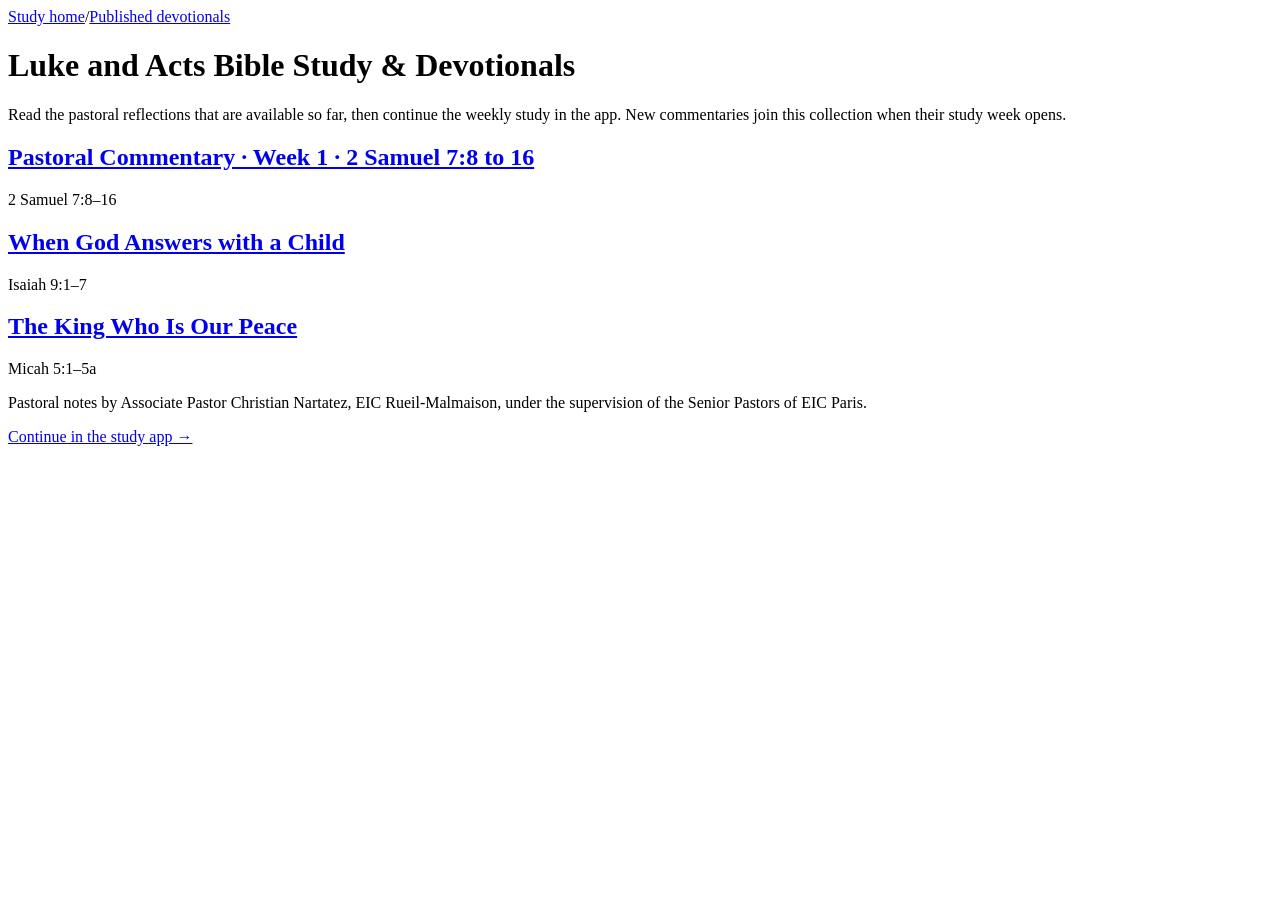
==== devotionals/index.html @ 2e53fcba "Improve mobile reading and searchable bilingual devotionals; schedule Spanish week 5" ====
<!doctype html>
<html lang="en"><head><meta charset="utf-8"><meta name="viewport" content="width=device-width, initial-scale=1, viewport-fit=cover"><title>Luke and Acts Bible Study &amp; Devotionals</title><meta name="description" content="Study Luke and Acts with weekly Bible readings, pastoral devotionals, reflection questions and study tools. From Bethlehem to the Nations, by EIC Paris."><link rel="canonical" href="https://dgroupapp-luke-acts.eicparis.org/devotionals/">
<link rel="alternate" hreflang="en" href="https://dgroupapp-luke-acts.eicparis.org/devotionals/">
<link rel="alternate" hreflang="es" href="https://cnartatez-lgtm.github.io/dgroups-lucas-hechos-es/devotionals/">
<meta name="robots" content="index, follow, max-image-preview:large">
<meta property="og:title" content="Luke and Acts Bible Study &amp; Devotionals"><meta property="og:description" content="Study Luke and Acts with weekly Bible readings, pastoral devotionals, reflection questions and study tools. From Bethlehem to the Nations, by EIC Paris."><meta property="og:url" content="https://dgroupapp-luke-acts.eicparis.org/devotionals/"><meta property="og:type" content="website"><meta property="og:image" content="https://dgroupapp-luke-acts.eicparis.org/assets/share-en-20261011.jpg"><meta property="og:locale" content="en_GB"><meta name="twitter:card" content="summary_large_image"><meta name="twitter:title" content="Luke and Acts Bible Study &amp; Devotionals"><meta name="twitter:description" content="Study Luke and Acts with weekly Bible readings, pastoral devotionals, reflection questions and study tools. From Bethlehem to the Nations, by EIC Paris."><meta name="twitter:image" content="https://dgroupapp-luke-acts.eicparis.org/assets/share-en-20261011.jpg">
<script type="application/ld+json">{"@context":"https://schema.org","@type":"CollectionPage","@id":"https://dgroupapp-luke-acts.eicparis.org/devotionals/#collectionpage","url":"https://dgroupapp-luke-acts.eicparis.org/devotionals/","name":"Luke and Acts Bible Study & Devotionals","description":"Study Luke and Acts with weekly Bible readings, pastoral devotionals, reflection questions and study tools. From Bethlehem to the Nations, by EIC Paris.","inLanguage":"en","publisher":{"@type":"Organization","name":"EIC Paris","url":"https://eicparis.org/"},"image":"https://dgroupapp-luke-acts.eicparis.org/assets/share-en-20261011.jpg"}</script><link rel="icon" href="https://dgroupapp-luke-acts.eicparis.org/favicon.ico"><link rel="stylesheet" href="https://dgroupapp-luke-acts.eicparis.org/discovery.css"></head><body class="reading-document"><main class="reading-page"><header><nav aria-label="Location"><a href="https://dgroupapp-luke-acts.eicparis.org/#introduction">Study home</a><span aria-hidden="true">/</span><a href="https://dgroupapp-luke-acts.eicparis.org/devotionals/">Published devotionals</a></nav></header><h1>Luke and Acts Bible Study & Devotionals</h1><p>Read the pastoral reflections that are available so far, then continue the weekly study in the app. New commentaries join this collection when their study week opens.</p><article><h2><a href="https://dgroupapp-luke-acts.eicparis.org/devotionals/week-01/">Pastoral Commentary · Week 1 · 2 Samuel 7:8 to 16</a></h2><p class="passage">2 Samuel 7:8–16</p></article><article><h2><a href="https://dgroupapp-luke-acts.eicparis.org/devotionals/week-02/">When God Answers with a Child</a></h2><p class="passage">Isaiah 9:1–7</p></article><article><h2><a href="https://dgroupapp-luke-acts.eicparis.org/devotionals/week-03/">The King Who Is Our Peace</a></h2><p class="passage">Micah 5:1–5a</p></article><footer><p class="byline">Pastoral notes by Associate Pastor Christian Nartatez, EIC Rueil-Malmaison, under the supervision of the Senior Pastors of EIC Paris.</p><a href="https://dgroupapp-luke-acts.eicparis.org/#studies">Continue in the study app →</a></footer></main></body></html>
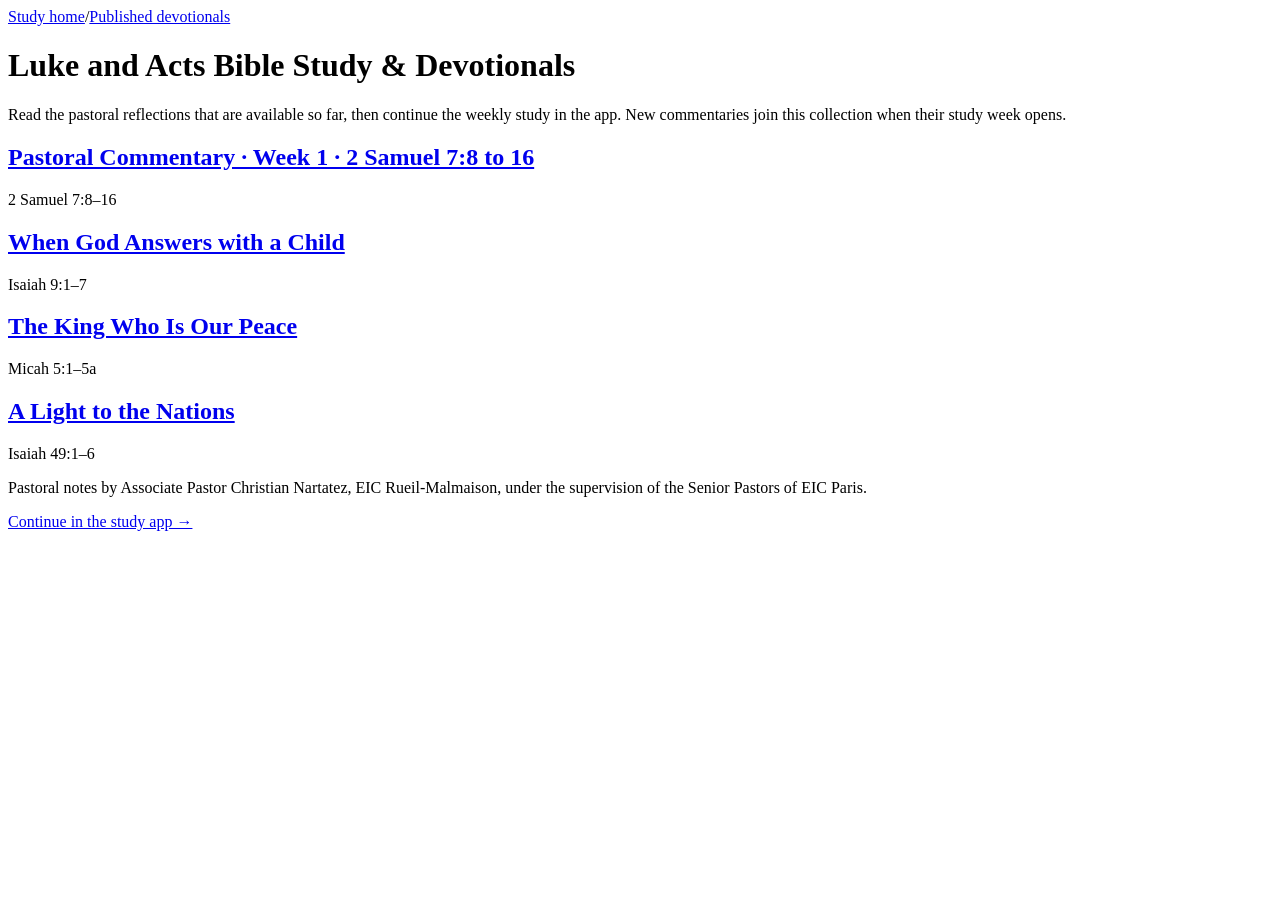
==== commit 9576ef86: "Publish approved Isaiah 49 week 4 commentary" ====
--- a/devotionals/index.html
+++ b/devotionals/index.html
@@ -4,4 +4,4 @@
 <link rel="alternate" hreflang="es" href="https://cnartatez-lgtm.github.io/dgroups-lucas-hechos-es/devotionals/">
 <meta name="robots" content="index, follow, max-image-preview:large">
 <meta property="og:title" content="Luke and Acts Bible Study &amp; Devotionals"><meta property="og:description" content="Study Luke and Acts with weekly Bible readings, pastoral devotionals, reflection questions and study tools. From Bethlehem to the Nations, by EIC Paris."><meta property="og:url" content="https://dgroupapp-luke-acts.eicparis.org/devotionals/"><meta property="og:type" content="website"><meta property="og:image" content="https://dgroupapp-luke-acts.eicparis.org/assets/share-en-20261011.jpg"><meta property="og:locale" content="en_GB"><meta name="twitter:card" content="summary_large_image"><meta name="twitter:title" content="Luke and Acts Bible Study &amp; Devotionals"><meta name="twitter:description" content="Study Luke and Acts with weekly Bible readings, pastoral devotionals, reflection questions and study tools. From Bethlehem to the Nations, by EIC Paris."><meta name="twitter:image" content="https://dgroupapp-luke-acts.eicparis.org/assets/share-en-20261011.jpg">
-<script type="application/ld+json">{"@context":"https://schema.org","@type":"CollectionPage","@id":"https://dgroupapp-luke-acts.eicparis.org/devotionals/#collectionpage","url":"https://dgroupapp-luke-acts.eicparis.org/devotionals/","name":"Luke and Acts Bible Study & Devotionals","description":"Study Luke and Acts with weekly Bible readings, pastoral devotionals, reflection questions and study tools. From Bethlehem to the Nations, by EIC Paris.","inLanguage":"en","publisher":{"@type":"Organization","name":"EIC Paris","url":"https://eicparis.org/"},"image":"https://dgroupapp-luke-acts.eicparis.org/assets/share-en-20261011.jpg"}</script><link rel="icon" href="https://dgroupapp-luke-acts.eicparis.org/favicon.ico"><link rel="stylesheet" href="https://dgroupapp-luke-acts.eicparis.org/discovery.css"></head><body class="reading-document"><main class="reading-page"><header><nav aria-label="Location"><a href="https://dgroupapp-luke-acts.eicparis.org/#introduction">Study home</a><span aria-hidden="true">/</span><a href="https://dgroupapp-luke-acts.eicparis.org/devotionals/">Published devotionals</a></nav></header><h1>Luke and Acts Bible Study & Devotionals</h1><p>Read the pastoral reflections that are available so far, then continue the weekly study in the app. New commentaries join this collection when their study week opens.</p><article><h2><a href="https://dgroupapp-luke-acts.eicparis.org/devotionals/week-01/">Pastoral Commentary · Week 1 · 2 Samuel 7:8 to 16</a></h2><p class="passage">2 Samuel 7:8–16</p></article><article><h2><a href="https://dgroupapp-luke-acts.eicparis.org/devotionals/week-02/">When God Answers with a Child</a></h2><p class="passage">Isaiah 9:1–7</p></article><article><h2><a href="https://dgroupapp-luke-acts.eicparis.org/devotionals/week-03/">The King Who Is Our Peace</a></h2><p class="passage">Micah 5:1–5a</p></article><footer><p class="byline">Pastoral notes by Associate Pastor Christian Nartatez, EIC Rueil-Malmaison, under the supervision of the Senior Pastors of EIC Paris.</p><a href="https://dgroupapp-luke-acts.eicparis.org/#studies">Continue in the study app →</a></footer></main></body></html>
+<script type="application/ld+json">{"@context":"https://schema.org","@type":"CollectionPage","@id":"https://dgroupapp-luke-acts.eicparis.org/devotionals/#collectionpage","url":"https://dgroupapp-luke-acts.eicparis.org/devotionals/","name":"Luke and Acts Bible Study & Devotionals","description":"Study Luke and Acts with weekly Bible readings, pastoral devotionals, reflection questions and study tools. From Bethlehem to the Nations, by EIC Paris.","inLanguage":"en","publisher":{"@type":"Organization","name":"EIC Paris","url":"https://eicparis.org/"},"image":"https://dgroupapp-luke-acts.eicparis.org/assets/share-en-20261011.jpg"}</script><link rel="icon" href="https://dgroupapp-luke-acts.eicparis.org/favicon.ico"><link rel="stylesheet" href="https://dgroupapp-luke-acts.eicparis.org/discovery.css"></head><body class="reading-document"><main class="reading-page"><header><nav aria-label="Location"><a href="https://dgroupapp-luke-acts.eicparis.org/#introduction">Study home</a><span aria-hidden="true">/</span><a href="https://dgroupapp-luke-acts.eicparis.org/devotionals/">Published devotionals</a></nav></header><h1>Luke and Acts Bible Study & Devotionals</h1><p>Read the pastoral reflections that are available so far, then continue the weekly study in the app. New commentaries join this collection when their study week opens.</p><article><h2><a href="https://dgroupapp-luke-acts.eicparis.org/devotionals/week-01/">Pastoral Commentary · Week 1 · 2 Samuel 7:8 to 16</a></h2><p class="passage">2 Samuel 7:8–16</p></article><article><h2><a href="https://dgroupapp-luke-acts.eicparis.org/devotionals/week-02/">When God Answers with a Child</a></h2><p class="passage">Isaiah 9:1–7</p></article><article><h2><a href="https://dgroupapp-luke-acts.eicparis.org/devotionals/week-03/">The King Who Is Our Peace</a></h2><p class="passage">Micah 5:1–5a</p></article><article><h2><a href="https://dgroupapp-luke-acts.eicparis.org/devotionals/week-04/">A Light to the Nations</a></h2><p class="passage">Isaiah 49:1–6</p></article><footer><p class="byline">Pastoral notes by Associate Pastor Christian Nartatez, EIC Rueil-Malmaison, under the supervision of the Senior Pastors of EIC Paris.</p><a href="https://dgroupapp-luke-acts.eicparis.org/#studies">Continue in the study app →</a></footer></main></body></html>
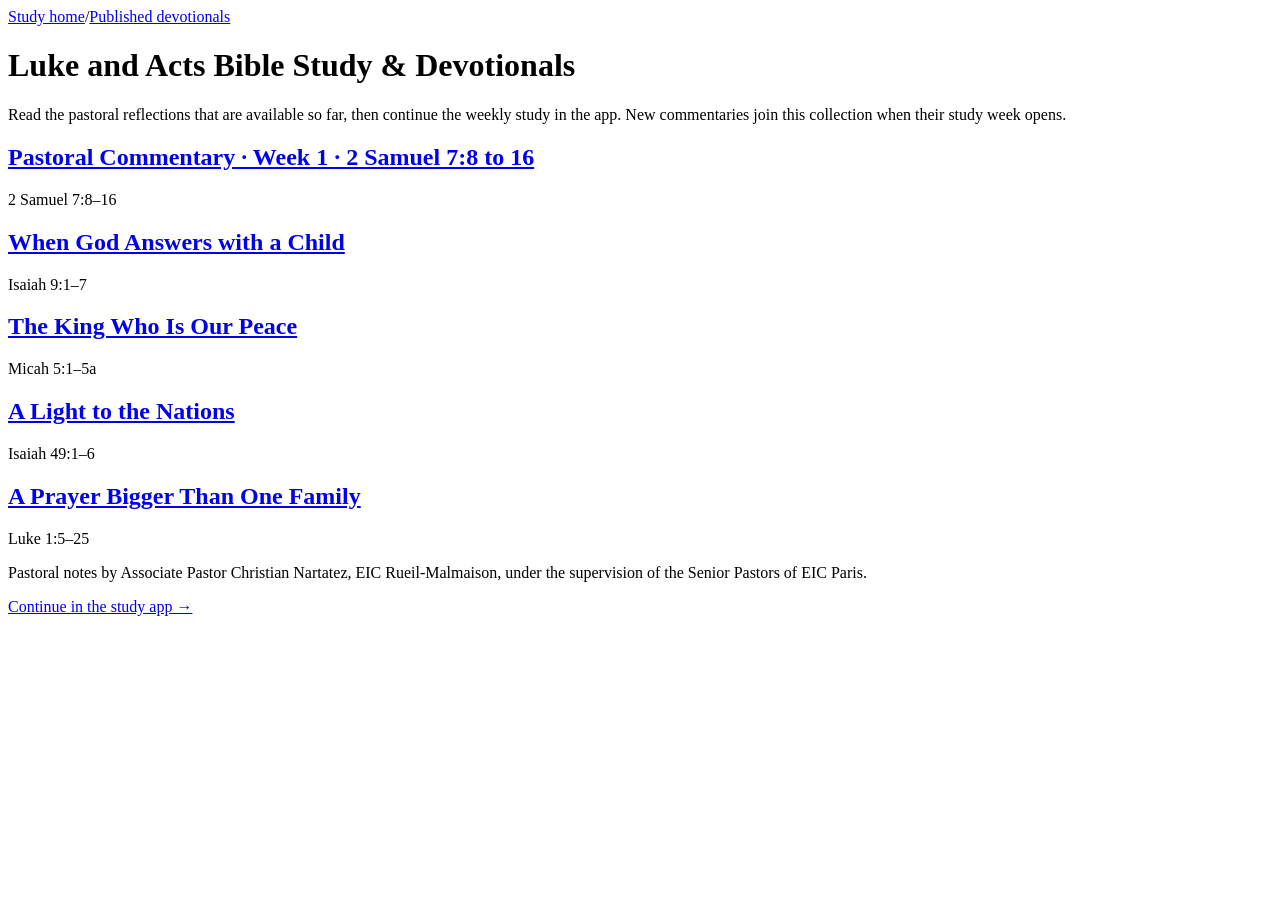
==== commit e2144ac5: "Publish approved Luke 1 week 5 commentary" ====
--- a/devotionals/index.html
+++ b/devotionals/index.html
@@ -4,4 +4,4 @@
 <link rel="alternate" hreflang="es" href="https://cnartatez-lgtm.github.io/dgroups-lucas-hechos-es/devotionals/">
 <meta name="robots" content="index, follow, max-image-preview:large">
 <meta property="og:title" content="Luke and Acts Bible Study &amp; Devotionals"><meta property="og:description" content="Study Luke and Acts with weekly Bible readings, pastoral devotionals, reflection questions and study tools. From Bethlehem to the Nations, by EIC Paris."><meta property="og:url" content="https://dgroupapp-luke-acts.eicparis.org/devotionals/"><meta property="og:type" content="website"><meta property="og:image" content="https://dgroupapp-luke-acts.eicparis.org/assets/share-en-20261011.jpg"><meta property="og:locale" content="en_GB"><meta name="twitter:card" content="summary_large_image"><meta name="twitter:title" content="Luke and Acts Bible Study &amp; Devotionals"><meta name="twitter:description" content="Study Luke and Acts with weekly Bible readings, pastoral devotionals, reflection questions and study tools. From Bethlehem to the Nations, by EIC Paris."><meta name="twitter:image" content="https://dgroupapp-luke-acts.eicparis.org/assets/share-en-20261011.jpg">
-<script type="application/ld+json">{"@context":"https://schema.org","@type":"CollectionPage","@id":"https://dgroupapp-luke-acts.eicparis.org/devotionals/#collectionpage","url":"https://dgroupapp-luke-acts.eicparis.org/devotionals/","name":"Luke and Acts Bible Study & Devotionals","description":"Study Luke and Acts with weekly Bible readings, pastoral devotionals, reflection questions and study tools. From Bethlehem to the Nations, by EIC Paris.","inLanguage":"en","publisher":{"@type":"Organization","name":"EIC Paris","url":"https://eicparis.org/"},"image":"https://dgroupapp-luke-acts.eicparis.org/assets/share-en-20261011.jpg"}</script><link rel="icon" href="https://dgroupapp-luke-acts.eicparis.org/favicon.ico"><link rel="stylesheet" href="https://dgroupapp-luke-acts.eicparis.org/discovery.css"></head><body class="reading-document"><main class="reading-page"><header><nav aria-label="Location"><a href="https://dgroupapp-luke-acts.eicparis.org/#introduction">Study home</a><span aria-hidden="true">/</span><a href="https://dgroupapp-luke-acts.eicparis.org/devotionals/">Published devotionals</a></nav></header><h1>Luke and Acts Bible Study & Devotionals</h1><p>Read the pastoral reflections that are available so far, then continue the weekly study in the app. New commentaries join this collection when their study week opens.</p><article><h2><a href="https://dgroupapp-luke-acts.eicparis.org/devotionals/week-01/">Pastoral Commentary · Week 1 · 2 Samuel 7:8 to 16</a></h2><p class="passage">2 Samuel 7:8–16</p></article><article><h2><a href="https://dgroupapp-luke-acts.eicparis.org/devotionals/week-02/">When God Answers with a Child</a></h2><p class="passage">Isaiah 9:1–7</p></article><article><h2><a href="https://dgroupapp-luke-acts.eicparis.org/devotionals/week-03/">The King Who Is Our Peace</a></h2><p class="passage">Micah 5:1–5a</p></article><article><h2><a href="https://dgroupapp-luke-acts.eicparis.org/devotionals/week-04/">A Light to the Nations</a></h2><p class="passage">Isaiah 49:1–6</p></article><footer><p class="byline">Pastoral notes by Associate Pastor Christian Nartatez, EIC Rueil-Malmaison, under the supervision of the Senior Pastors of EIC Paris.</p><a href="https://dgroupapp-luke-acts.eicparis.org/#studies">Continue in the study app →</a></footer></main></body></html>
+<script type="application/ld+json">{"@context":"https://schema.org","@type":"CollectionPage","@id":"https://dgroupapp-luke-acts.eicparis.org/devotionals/#collectionpage","url":"https://dgroupapp-luke-acts.eicparis.org/devotionals/","name":"Luke and Acts Bible Study & Devotionals","description":"Study Luke and Acts with weekly Bible readings, pastoral devotionals, reflection questions and study tools. From Bethlehem to the Nations, by EIC Paris.","inLanguage":"en","publisher":{"@type":"Organization","name":"EIC Paris","url":"https://eicparis.org/"},"image":"https://dgroupapp-luke-acts.eicparis.org/assets/share-en-20261011.jpg"}</script><link rel="icon" href="https://dgroupapp-luke-acts.eicparis.org/favicon.ico"><link rel="stylesheet" href="https://dgroupapp-luke-acts.eicparis.org/discovery.css"></head><body class="reading-document"><main class="reading-page"><header><nav aria-label="Location"><a href="https://dgroupapp-luke-acts.eicparis.org/#introduction">Study home</a><span aria-hidden="true">/</span><a href="https://dgroupapp-luke-acts.eicparis.org/devotionals/">Published devotionals</a></nav></header><h1>Luke and Acts Bible Study & Devotionals</h1><p>Read the pastoral reflections that are available so far, then continue the weekly study in the app. New commentaries join this collection when their study week opens.</p><article><h2><a href="https://dgroupapp-luke-acts.eicparis.org/devotionals/week-01/">Pastoral Commentary · Week 1 · 2 Samuel 7:8 to 16</a></h2><p class="passage">2 Samuel 7:8–16</p></article><article><h2><a href="https://dgroupapp-luke-acts.eicparis.org/devotionals/week-02/">When God Answers with a Child</a></h2><p class="passage">Isaiah 9:1–7</p></article><article><h2><a href="https://dgroupapp-luke-acts.eicparis.org/devotionals/week-03/">The King Who Is Our Peace</a></h2><p class="passage">Micah 5:1–5a</p></article><article><h2><a href="https://dgroupapp-luke-acts.eicparis.org/devotionals/week-04/">A Light to the Nations</a></h2><p class="passage">Isaiah 49:1–6</p></article><article><h2><a href="https://dgroupapp-luke-acts.eicparis.org/devotionals/week-05/">A Prayer Bigger Than One Family</a></h2><p class="passage">Luke 1:5–25</p></article><footer><p class="byline">Pastoral notes by Associate Pastor Christian Nartatez, EIC Rueil-Malmaison, under the supervision of the Senior Pastors of EIC Paris.</p><a href="https://dgroupapp-luke-acts.eicparis.org/#studies">Continue in the study app →</a></footer></main></body></html>
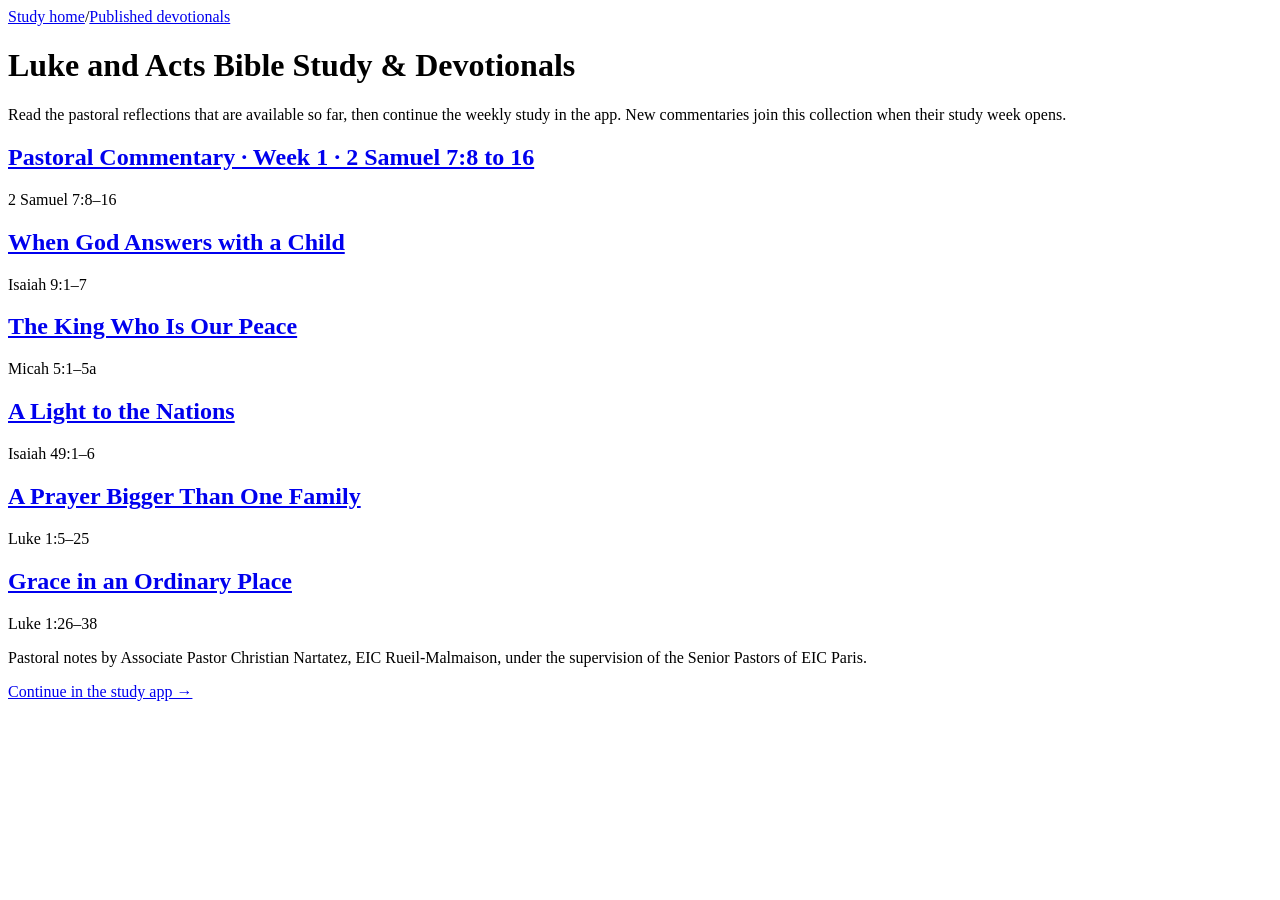
==== commit 36726a92: "Publish approved Luke 1 week 6 commentary" ====
--- a/devotionals/index.html
+++ b/devotionals/index.html
@@ -4,4 +4,4 @@
 <link rel="alternate" hreflang="es" href="https://cnartatez-lgtm.github.io/dgroups-lucas-hechos-es/devotionals/">
 <meta name="robots" content="index, follow, max-image-preview:large">
 <meta property="og:title" content="Luke and Acts Bible Study &amp; Devotionals"><meta property="og:description" content="Study Luke and Acts with weekly Bible readings, pastoral devotionals, reflection questions and study tools. From Bethlehem to the Nations, by EIC Paris."><meta property="og:url" content="https://dgroupapp-luke-acts.eicparis.org/devotionals/"><meta property="og:type" content="website"><meta property="og:image" content="https://dgroupapp-luke-acts.eicparis.org/assets/share-en-20261011.jpg"><meta property="og:locale" content="en_GB"><meta name="twitter:card" content="summary_large_image"><meta name="twitter:title" content="Luke and Acts Bible Study &amp; Devotionals"><meta name="twitter:description" content="Study Luke and Acts with weekly Bible readings, pastoral devotionals, reflection questions and study tools. From Bethlehem to the Nations, by EIC Paris."><meta name="twitter:image" content="https://dgroupapp-luke-acts.eicparis.org/assets/share-en-20261011.jpg">
-<script type="application/ld+json">{"@context":"https://schema.org","@type":"CollectionPage","@id":"https://dgroupapp-luke-acts.eicparis.org/devotionals/#collectionpage","url":"https://dgroupapp-luke-acts.eicparis.org/devotionals/","name":"Luke and Acts Bible Study & Devotionals","description":"Study Luke and Acts with weekly Bible readings, pastoral devotionals, reflection questions and study tools. From Bethlehem to the Nations, by EIC Paris.","inLanguage":"en","publisher":{"@type":"Organization","name":"EIC Paris","url":"https://eicparis.org/"},"image":"https://dgroupapp-luke-acts.eicparis.org/assets/share-en-20261011.jpg"}</script><link rel="icon" href="https://dgroupapp-luke-acts.eicparis.org/favicon.ico"><link rel="stylesheet" href="https://dgroupapp-luke-acts.eicparis.org/discovery.css"></head><body class="reading-document"><main class="reading-page"><header><nav aria-label="Location"><a href="https://dgroupapp-luke-acts.eicparis.org/#introduction">Study home</a><span aria-hidden="true">/</span><a href="https://dgroupapp-luke-acts.eicparis.org/devotionals/">Published devotionals</a></nav></header><h1>Luke and Acts Bible Study & Devotionals</h1><p>Read the pastoral reflections that are available so far, then continue the weekly study in the app. New commentaries join this collection when their study week opens.</p><article><h2><a href="https://dgroupapp-luke-acts.eicparis.org/devotionals/week-01/">Pastoral Commentary · Week 1 · 2 Samuel 7:8 to 16</a></h2><p class="passage">2 Samuel 7:8–16</p></article><article><h2><a href="https://dgroupapp-luke-acts.eicparis.org/devotionals/week-02/">When God Answers with a Child</a></h2><p class="passage">Isaiah 9:1–7</p></article><article><h2><a href="https://dgroupapp-luke-acts.eicparis.org/devotionals/week-03/">The King Who Is Our Peace</a></h2><p class="passage">Micah 5:1–5a</p></article><article><h2><a href="https://dgroupapp-luke-acts.eicparis.org/devotionals/week-04/">A Light to the Nations</a></h2><p class="passage">Isaiah 49:1–6</p></article><article><h2><a href="https://dgroupapp-luke-acts.eicparis.org/devotionals/week-05/">A Prayer Bigger Than One Family</a></h2><p class="passage">Luke 1:5–25</p></article><footer><p class="byline">Pastoral notes by Associate Pastor Christian Nartatez, EIC Rueil-Malmaison, under the supervision of the Senior Pastors of EIC Paris.</p><a href="https://dgroupapp-luke-acts.eicparis.org/#studies">Continue in the study app →</a></footer></main></body></html>
+<script type="application/ld+json">{"@context":"https://schema.org","@type":"CollectionPage","@id":"https://dgroupapp-luke-acts.eicparis.org/devotionals/#collectionpage","url":"https://dgroupapp-luke-acts.eicparis.org/devotionals/","name":"Luke and Acts Bible Study & Devotionals","description":"Study Luke and Acts with weekly Bible readings, pastoral devotionals, reflection questions and study tools. From Bethlehem to the Nations, by EIC Paris.","inLanguage":"en","publisher":{"@type":"Organization","name":"EIC Paris","url":"https://eicparis.org/"},"image":"https://dgroupapp-luke-acts.eicparis.org/assets/share-en-20261011.jpg"}</script><link rel="icon" href="https://dgroupapp-luke-acts.eicparis.org/favicon.ico"><link rel="stylesheet" href="https://dgroupapp-luke-acts.eicparis.org/discovery.css"></head><body class="reading-document"><main class="reading-page"><header><nav aria-label="Location"><a href="https://dgroupapp-luke-acts.eicparis.org/#introduction">Study home</a><span aria-hidden="true">/</span><a href="https://dgroupapp-luke-acts.eicparis.org/devotionals/">Published devotionals</a></nav></header><h1>Luke and Acts Bible Study & Devotionals</h1><p>Read the pastoral reflections that are available so far, then continue the weekly study in the app. New commentaries join this collection when their study week opens.</p><article><h2><a href="https://dgroupapp-luke-acts.eicparis.org/devotionals/week-01/">Pastoral Commentary · Week 1 · 2 Samuel 7:8 to 16</a></h2><p class="passage">2 Samuel 7:8–16</p></article><article><h2><a href="https://dgroupapp-luke-acts.eicparis.org/devotionals/week-02/">When God Answers with a Child</a></h2><p class="passage">Isaiah 9:1–7</p></article><article><h2><a href="https://dgroupapp-luke-acts.eicparis.org/devotionals/week-03/">The King Who Is Our Peace</a></h2><p class="passage">Micah 5:1–5a</p></article><article><h2><a href="https://dgroupapp-luke-acts.eicparis.org/devotionals/week-04/">A Light to the Nations</a></h2><p class="passage">Isaiah 49:1–6</p></article><article><h2><a href="https://dgroupapp-luke-acts.eicparis.org/devotionals/week-05/">A Prayer Bigger Than One Family</a></h2><p class="passage">Luke 1:5–25</p></article><article><h2><a href="https://dgroupapp-luke-acts.eicparis.org/devotionals/week-06/">Grace in an Ordinary Place</a></h2><p class="passage">Luke 1:26–38</p></article><footer><p class="byline">Pastoral notes by Associate Pastor Christian Nartatez, EIC Rueil-Malmaison, under the supervision of the Senior Pastors of EIC Paris.</p><a href="https://dgroupapp-luke-acts.eicparis.org/#studies">Continue in the study app →</a></footer></main></body></html>
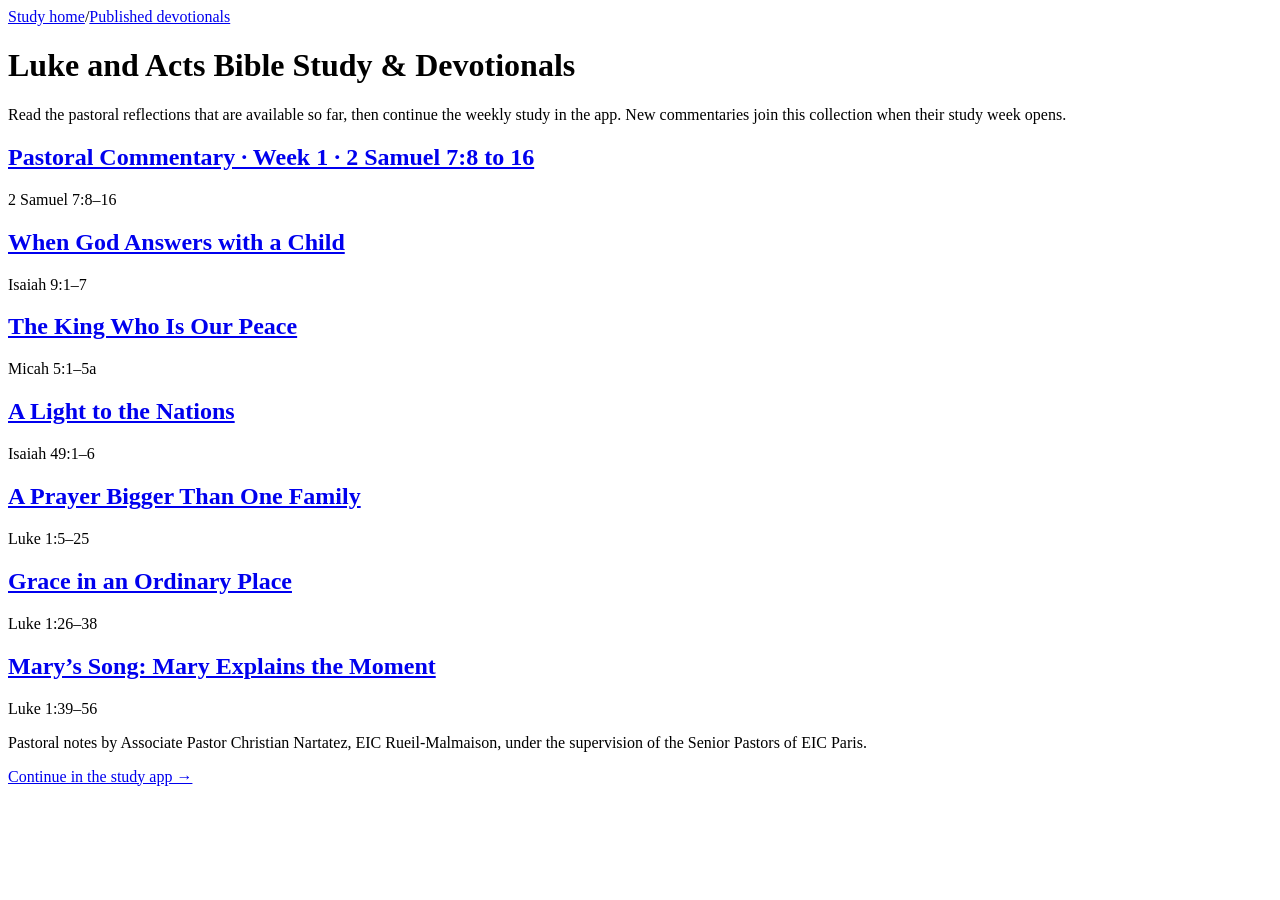
==== commit a304f78d: "Publish week 7 pastoral commentary on Luke 1:39-56" ====
--- a/devotionals/index.html
+++ b/devotionals/index.html
@@ -4,4 +4,4 @@
 <link rel="alternate" hreflang="es" href="https://cnartatez-lgtm.github.io/dgroups-lucas-hechos-es/devotionals/">
 <meta name="robots" content="index, follow, max-image-preview:large">
 <meta property="og:title" content="Luke and Acts Bible Study &amp; Devotionals"><meta property="og:description" content="Study Luke and Acts with weekly Bible readings, pastoral devotionals, reflection questions and study tools. From Bethlehem to the Nations, by EIC Paris."><meta property="og:url" content="https://dgroupapp-luke-acts.eicparis.org/devotionals/"><meta property="og:type" content="website"><meta property="og:image" content="https://dgroupapp-luke-acts.eicparis.org/assets/share-en-20261011.jpg"><meta property="og:locale" content="en_GB"><meta name="twitter:card" content="summary_large_image"><meta name="twitter:title" content="Luke and Acts Bible Study &amp; Devotionals"><meta name="twitter:description" content="Study Luke and Acts with weekly Bible readings, pastoral devotionals, reflection questions and study tools. From Bethlehem to the Nations, by EIC Paris."><meta name="twitter:image" content="https://dgroupapp-luke-acts.eicparis.org/assets/share-en-20261011.jpg">
-<script type="application/ld+json">{"@context":"https://schema.org","@type":"CollectionPage","@id":"https://dgroupapp-luke-acts.eicparis.org/devotionals/#collectionpage","url":"https://dgroupapp-luke-acts.eicparis.org/devotionals/","name":"Luke and Acts Bible Study & Devotionals","description":"Study Luke and Acts with weekly Bible readings, pastoral devotionals, reflection questions and study tools. From Bethlehem to the Nations, by EIC Paris.","inLanguage":"en","publisher":{"@type":"Organization","name":"EIC Paris","url":"https://eicparis.org/"},"image":"https://dgroupapp-luke-acts.eicparis.org/assets/share-en-20261011.jpg"}</script><link rel="icon" href="https://dgroupapp-luke-acts.eicparis.org/favicon.ico"><link rel="stylesheet" href="https://dgroupapp-luke-acts.eicparis.org/discovery.css"></head><body class="reading-document"><main class="reading-page"><header><nav aria-label="Location"><a href="https://dgroupapp-luke-acts.eicparis.org/#introduction">Study home</a><span aria-hidden="true">/</span><a href="https://dgroupapp-luke-acts.eicparis.org/devotionals/">Published devotionals</a></nav></header><h1>Luke and Acts Bible Study & Devotionals</h1><p>Read the pastoral reflections that are available so far, then continue the weekly study in the app. New commentaries join this collection when their study week opens.</p><article><h2><a href="https://dgroupapp-luke-acts.eicparis.org/devotionals/week-01/">Pastoral Commentary · Week 1 · 2 Samuel 7:8 to 16</a></h2><p class="passage">2 Samuel 7:8–16</p></article><article><h2><a href="https://dgroupapp-luke-acts.eicparis.org/devotionals/week-02/">When God Answers with a Child</a></h2><p class="passage">Isaiah 9:1–7</p></article><article><h2><a href="https://dgroupapp-luke-acts.eicparis.org/devotionals/week-03/">The King Who Is Our Peace</a></h2><p class="passage">Micah 5:1–5a</p></article><article><h2><a href="https://dgroupapp-luke-acts.eicparis.org/devotionals/week-04/">A Light to the Nations</a></h2><p class="passage">Isaiah 49:1–6</p></article><article><h2><a href="https://dgroupapp-luke-acts.eicparis.org/devotionals/week-05/">A Prayer Bigger Than One Family</a></h2><p class="passage">Luke 1:5–25</p></article><article><h2><a href="https://dgroupapp-luke-acts.eicparis.org/devotionals/week-06/">Grace in an Ordinary Place</a></h2><p class="passage">Luke 1:26–38</p></article><footer><p class="byline">Pastoral notes by Associate Pastor Christian Nartatez, EIC Rueil-Malmaison, under the supervision of the Senior Pastors of EIC Paris.</p><a href="https://dgroupapp-luke-acts.eicparis.org/#studies">Continue in the study app →</a></footer></main></body></html>
+<script type="application/ld+json">{"@context":"https://schema.org","@type":"CollectionPage","@id":"https://dgroupapp-luke-acts.eicparis.org/devotionals/#collectionpage","url":"https://dgroupapp-luke-acts.eicparis.org/devotionals/","name":"Luke and Acts Bible Study & Devotionals","description":"Study Luke and Acts with weekly Bible readings, pastoral devotionals, reflection questions and study tools. From Bethlehem to the Nations, by EIC Paris.","inLanguage":"en","publisher":{"@type":"Organization","name":"EIC Paris","url":"https://eicparis.org/"},"image":"https://dgroupapp-luke-acts.eicparis.org/assets/share-en-20261011.jpg"}</script><link rel="icon" href="https://dgroupapp-luke-acts.eicparis.org/favicon.ico"><link rel="stylesheet" href="https://dgroupapp-luke-acts.eicparis.org/discovery.css"></head><body class="reading-document"><main class="reading-page"><header><nav aria-label="Location"><a href="https://dgroupapp-luke-acts.eicparis.org/#introduction">Study home</a><span aria-hidden="true">/</span><a href="https://dgroupapp-luke-acts.eicparis.org/devotionals/">Published devotionals</a></nav></header><h1>Luke and Acts Bible Study & Devotionals</h1><p>Read the pastoral reflections that are available so far, then continue the weekly study in the app. New commentaries join this collection when their study week opens.</p><article><h2><a href="https://dgroupapp-luke-acts.eicparis.org/devotionals/week-01/">Pastoral Commentary · Week 1 · 2 Samuel 7:8 to 16</a></h2><p class="passage">2 Samuel 7:8–16</p></article><article><h2><a href="https://dgroupapp-luke-acts.eicparis.org/devotionals/week-02/">When God Answers with a Child</a></h2><p class="passage">Isaiah 9:1–7</p></article><article><h2><a href="https://dgroupapp-luke-acts.eicparis.org/devotionals/week-03/">The King Who Is Our Peace</a></h2><p class="passage">Micah 5:1–5a</p></article><article><h2><a href="https://dgroupapp-luke-acts.eicparis.org/devotionals/week-04/">A Light to the Nations</a></h2><p class="passage">Isaiah 49:1–6</p></article><article><h2><a href="https://dgroupapp-luke-acts.eicparis.org/devotionals/week-05/">A Prayer Bigger Than One Family</a></h2><p class="passage">Luke 1:5–25</p></article><article><h2><a href="https://dgroupapp-luke-acts.eicparis.org/devotionals/week-06/">Grace in an Ordinary Place</a></h2><p class="passage">Luke 1:26–38</p></article><article><h2><a href="https://dgroupapp-luke-acts.eicparis.org/devotionals/week-07/">Mary’s Song: Mary Explains the Moment</a></h2><p class="passage">Luke 1:39–56</p></article><footer><p class="byline">Pastoral notes by Associate Pastor Christian Nartatez, EIC Rueil-Malmaison, under the supervision of the Senior Pastors of EIC Paris.</p><a href="https://dgroupapp-luke-acts.eicparis.org/#studies">Continue in the study app →</a></footer></main></body></html>
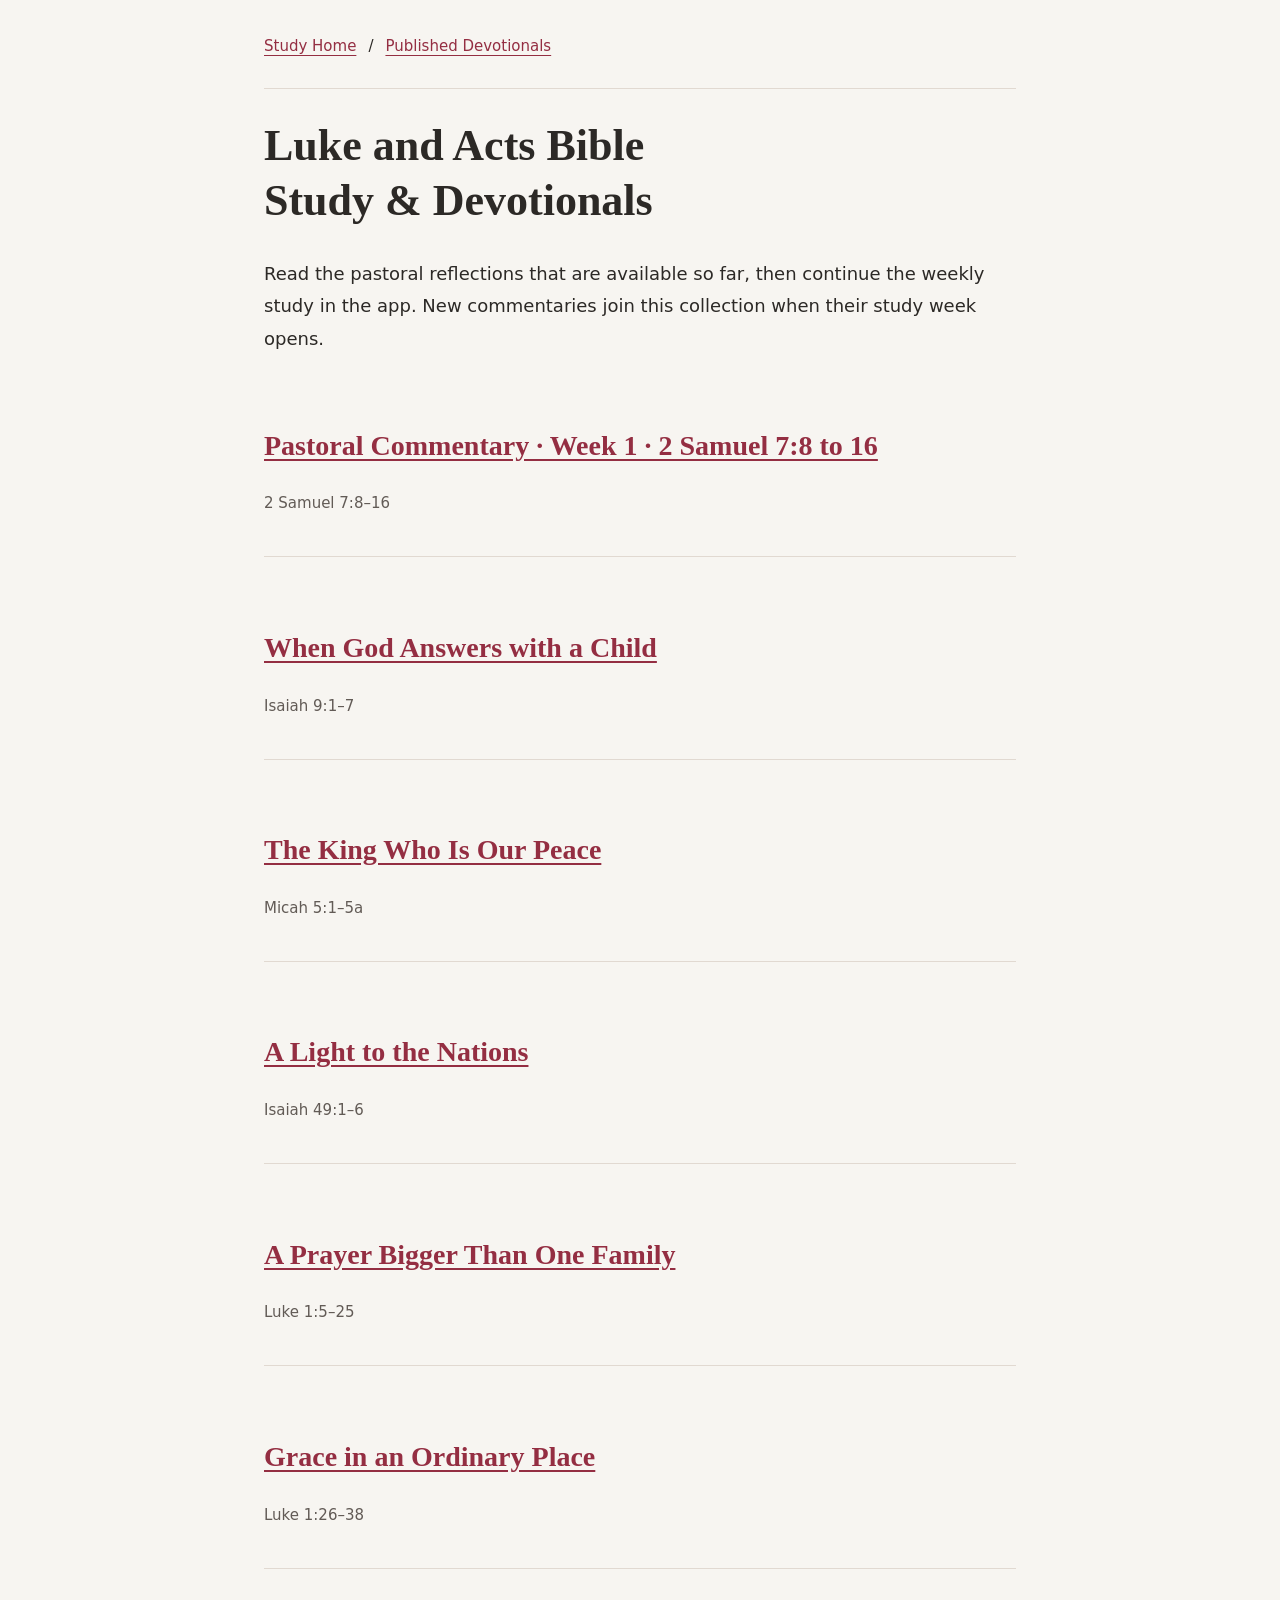
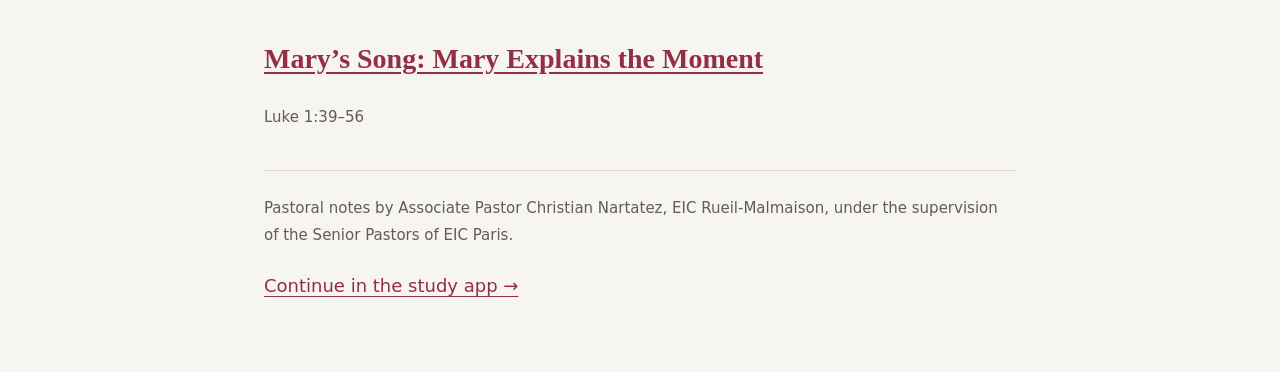
==== commit b0df67fb: "Publish guided and self-paced tutorials, Downloads, and the reusable D-Group starter" ====
--- a/devotionals/index.html
+++ b/devotionals/index.html
@@ -4,4 +4,4 @@
 <link rel="alternate" hreflang="es" href="https://cnartatez-lgtm.github.io/dgroups-lucas-hechos-es/devotionals/">
 <meta name="robots" content="index, follow, max-image-preview:large">
 <meta property="og:title" content="Luke and Acts Bible Study &amp; Devotionals"><meta property="og:description" content="Study Luke and Acts with weekly Bible readings, pastoral devotionals, reflection questions and study tools. From Bethlehem to the Nations, by EIC Paris."><meta property="og:url" content="https://dgroupapp-luke-acts.eicparis.org/devotionals/"><meta property="og:type" content="website"><meta property="og:image" content="https://dgroupapp-luke-acts.eicparis.org/assets/share-en-20261011.jpg"><meta property="og:locale" content="en_GB"><meta name="twitter:card" content="summary_large_image"><meta name="twitter:title" content="Luke and Acts Bible Study &amp; Devotionals"><meta name="twitter:description" content="Study Luke and Acts with weekly Bible readings, pastoral devotionals, reflection questions and study tools. From Bethlehem to the Nations, by EIC Paris."><meta name="twitter:image" content="https://dgroupapp-luke-acts.eicparis.org/assets/share-en-20261011.jpg">
-<script type="application/ld+json">{"@context":"https://schema.org","@type":"CollectionPage","@id":"https://dgroupapp-luke-acts.eicparis.org/devotionals/#collectionpage","url":"https://dgroupapp-luke-acts.eicparis.org/devotionals/","name":"Luke and Acts Bible Study & Devotionals","description":"Study Luke and Acts with weekly Bible readings, pastoral devotionals, reflection questions and study tools. From Bethlehem to the Nations, by EIC Paris.","inLanguage":"en","publisher":{"@type":"Organization","name":"EIC Paris","url":"https://eicparis.org/"},"image":"https://dgroupapp-luke-acts.eicparis.org/assets/share-en-20261011.jpg"}</script><link rel="icon" href="https://dgroupapp-luke-acts.eicparis.org/favicon.ico"><link rel="stylesheet" href="https://dgroupapp-luke-acts.eicparis.org/discovery.css"></head><body class="reading-document"><main class="reading-page"><header><nav aria-label="Location"><a href="https://dgroupapp-luke-acts.eicparis.org/#introduction">Study home</a><span aria-hidden="true">/</span><a href="https://dgroupapp-luke-acts.eicparis.org/devotionals/">Published devotionals</a></nav></header><h1>Luke and Acts Bible Study & Devotionals</h1><p>Read the pastoral reflections that are available so far, then continue the weekly study in the app. New commentaries join this collection when their study week opens.</p><article><h2><a href="https://dgroupapp-luke-acts.eicparis.org/devotionals/week-01/">Pastoral Commentary · Week 1 · 2 Samuel 7:8 to 16</a></h2><p class="passage">2 Samuel 7:8–16</p></article><article><h2><a href="https://dgroupapp-luke-acts.eicparis.org/devotionals/week-02/">When God Answers with a Child</a></h2><p class="passage">Isaiah 9:1–7</p></article><article><h2><a href="https://dgroupapp-luke-acts.eicparis.org/devotionals/week-03/">The King Who Is Our Peace</a></h2><p class="passage">Micah 5:1–5a</p></article><article><h2><a href="https://dgroupapp-luke-acts.eicparis.org/devotionals/week-04/">A Light to the Nations</a></h2><p class="passage">Isaiah 49:1–6</p></article><article><h2><a href="https://dgroupapp-luke-acts.eicparis.org/devotionals/week-05/">A Prayer Bigger Than One Family</a></h2><p class="passage">Luke 1:5–25</p></article><article><h2><a href="https://dgroupapp-luke-acts.eicparis.org/devotionals/week-06/">Grace in an Ordinary Place</a></h2><p class="passage">Luke 1:26–38</p></article><article><h2><a href="https://dgroupapp-luke-acts.eicparis.org/devotionals/week-07/">Mary’s Song: Mary Explains the Moment</a></h2><p class="passage">Luke 1:39–56</p></article><footer><p class="byline">Pastoral notes by Associate Pastor Christian Nartatez, EIC Rueil-Malmaison, under the supervision of the Senior Pastors of EIC Paris.</p><a href="https://dgroupapp-luke-acts.eicparis.org/#studies">Continue in the study app →</a></footer></main></body></html>
+<script type="application/ld+json">{"@context":"https://schema.org","@type":"CollectionPage","@id":"https://dgroupapp-luke-acts.eicparis.org/devotionals/#collectionpage","url":"https://dgroupapp-luke-acts.eicparis.org/devotionals/","name":"Luke and Acts Bible Study & Devotionals","description":"Study Luke and Acts with weekly Bible readings, pastoral devotionals, reflection questions and study tools. From Bethlehem to the Nations, by EIC Paris.","inLanguage":"en","publisher":{"@type":"Organization","name":"EIC Paris","url":"https://eicparis.org/"},"image":"https://dgroupapp-luke-acts.eicparis.org/assets/share-en-20261011.jpg"}</script><link rel="icon" href="../favicon.ico"><link rel="stylesheet" href="../discovery.css"></head><body class="reading-document"><main class="reading-page"><header><nav aria-label="Location"><a href="../#introduction">Study Home</a><span aria-hidden="true">/</span><a href="./">Published Devotionals</a></nav></header><h1>Luke and Acts Bible Study & Devotionals</h1><p>Read the pastoral reflections that are available so far, then continue the weekly study in the app. New commentaries join this collection when their study week opens.</p><article><h2><a href="week-01/">Pastoral Commentary · Week 1 · 2 Samuel 7:8 to 16</a></h2><p class="passage">2 Samuel 7:8–16</p></article><article><h2><a href="week-02/">When God Answers with a Child</a></h2><p class="passage">Isaiah 9:1–7</p></article><article><h2><a href="week-03/">The King Who Is Our Peace</a></h2><p class="passage">Micah 5:1–5a</p></article><article><h2><a href="week-04/">A Light to the Nations</a></h2><p class="passage">Isaiah 49:1–6</p></article><article><h2><a href="week-05/">A Prayer Bigger Than One Family</a></h2><p class="passage">Luke 1:5–25</p></article><article><h2><a href="week-06/">Grace in an Ordinary Place</a></h2><p class="passage">Luke 1:26–38</p></article><article><h2><a href="week-07/">Mary’s Song: Mary Explains the Moment</a></h2><p class="passage">Luke 1:39–56</p></article><footer><p class="byline">Pastoral notes by Associate Pastor Christian Nartatez, EIC Rueil-Malmaison, under the supervision of the Senior Pastors of EIC Paris.</p><a href="../#studies">Continue in the study app →</a></footer></main></body></html>
--- a/discovery.css
+++ b/discovery.css
@@ -0,0 +1,7 @@
+.reading-document{color-scheme:light;--bg:#f7f5f1;--paper:#fffdfa;--ink:#2c2926;--muted:#625b56;--accent:#942e42;--line:#e1d9d1}.reading-document *{box-sizing:border-box}body.reading-document{margin:0;background:var(--bg);color:var(--ink);font:18px/1.8 system-ui,sans-serif}main.reading-page{max-width:800px;margin:auto;padding:24px 24px 64px}.reading-page h1,.reading-page h2,.reading-page h3{font-family:Georgia,serif;line-height:1.25;text-wrap:balance}.reading-page h1{font-size:clamp(30px,6vw,44px)}.reading-page h2{font-size:28px;margin-top:40px}.reading-page h3{font-size:23px;margin-top:30px}.reading-page p{overflow-wrap:anywhere}.reading-page a{color:var(--accent);text-underline-offset:4px}.reading-page a{min-height:44px;display:inline-flex;align-items:center}.reading-page header{border-bottom:1px solid var(--line);margin-bottom:28px;padding-bottom:20px}.reading-page nav{display:flex;gap:12px;flex-wrap:wrap;align-items:center;font-size:15px}.reading-page figure{margin:28px 0}.reading-page img{width:100%;height:auto;border-radius:10px}.reading-page .byline,.reading-page .passage{color:var(--muted);font-size:15px}.reading-page article{margin:24px 0;padding:4px 0 24px;border-bottom:1px solid var(--line)}.reading-page li{padding:8px 0}.search-overview{margin:26px 0;padding:16px 20px;border:1px solid var(--line);border-radius:9px;background:var(--surface,var(--paper));line-height:1.8}.search-overview summary{cursor:pointer;min-height:44px;display:list-item;padding:9px 0;font-weight:600}.search-overview p{font-size:16px}.search-overview a{display:inline-flex;align-items:center;min-height:44px}@media screen {
+ main.reading-page {
+  --page-pad: clamp(1rem, 3vw, 1.5rem);
+  padding: max(var(--page-pad), env(safe-area-inset-top)) max(var(--page-pad), env(safe-area-inset-right)) max(4rem, env(safe-area-inset-bottom)) max(var(--page-pad), env(safe-area-inset-left));
+ }
+}
+.reading-page a:focus-visible,.search-overview summary:focus-visible{outline:3px solid var(--accent);outline-offset:4px}@media(max-width:480px){main.reading-page{padding:18px 18px 48px}body.reading-document{font-size:17px}.search-overview{padding:12px 16px}}@media(prefers-color-scheme:dark){.reading-document{--bg:#1d1b1a;--paper:#242120;--ink:#f3ece6;--muted:#c4b8ad;--accent:#ef9cac;--line:#514841}}
